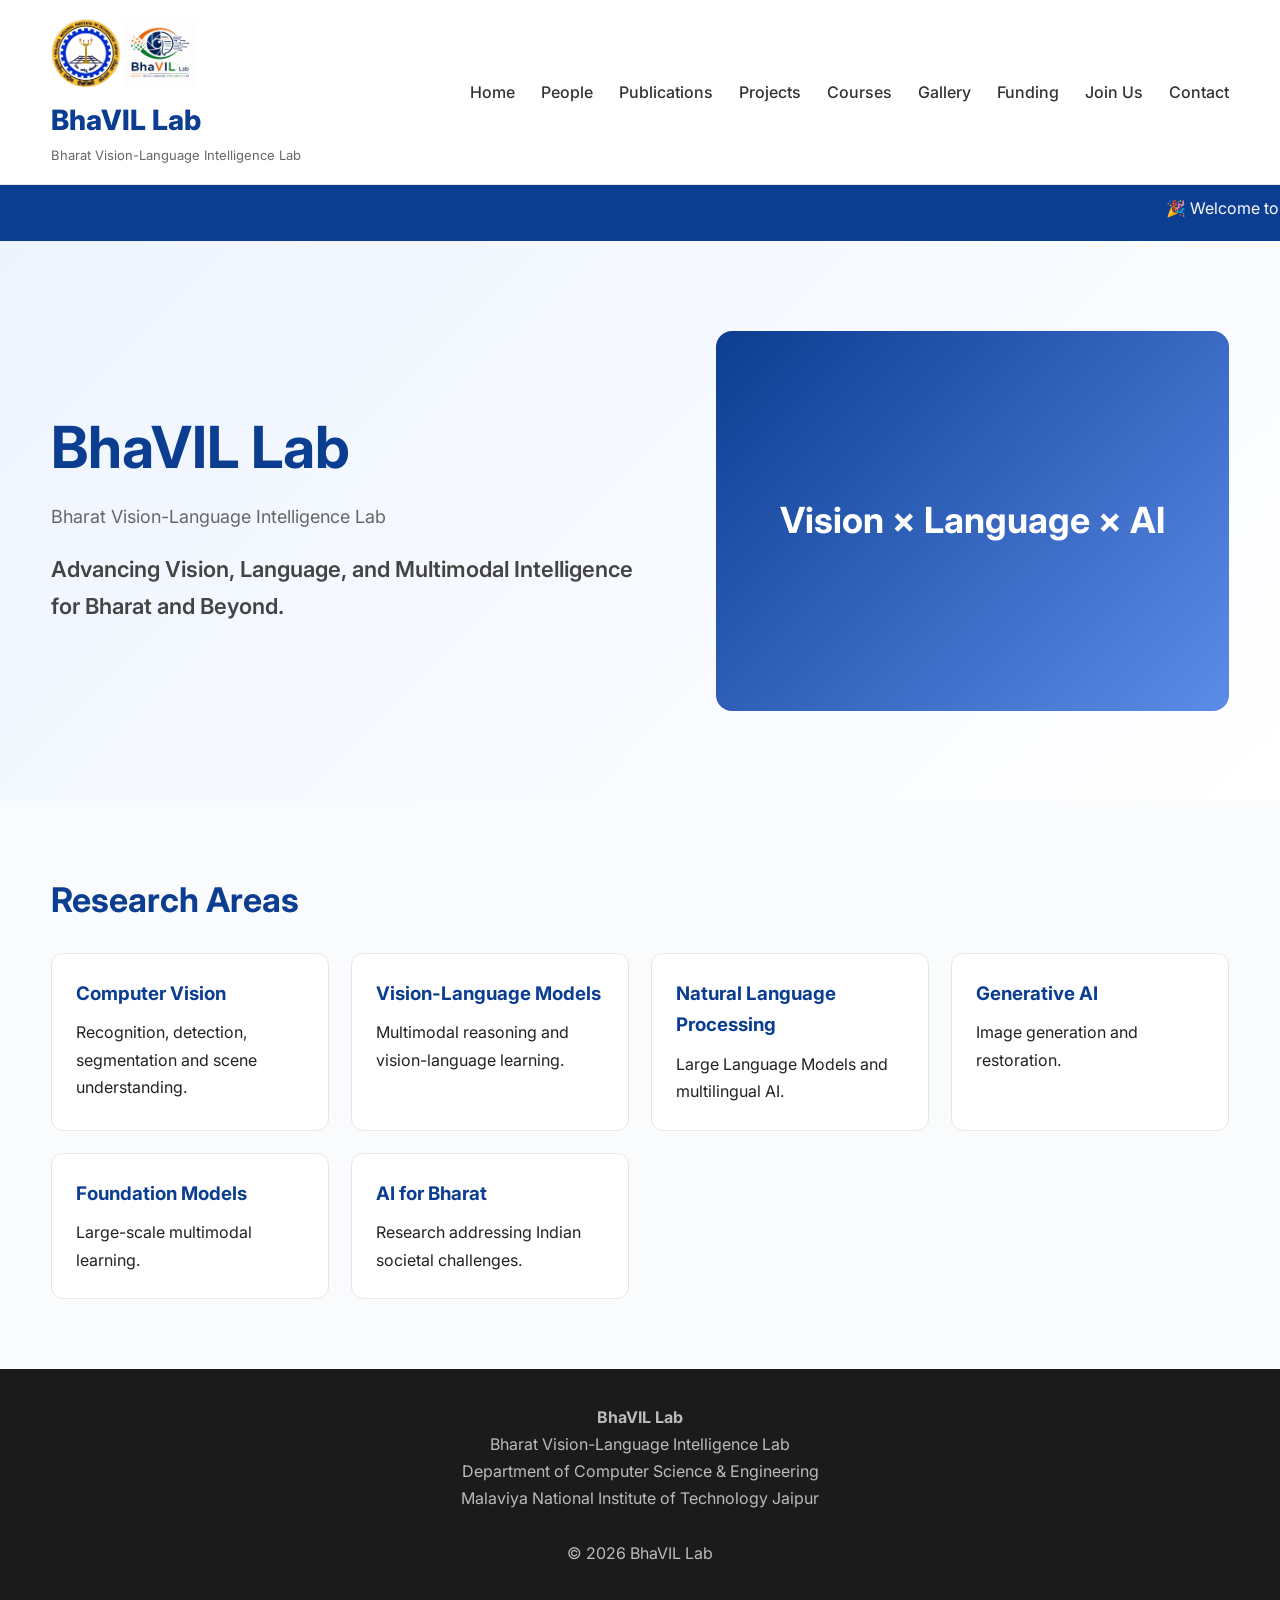
==== new_index.html @ e7823b6d "bhavil" ====
<!DOCTYPE html>
<html lang="en">
<head>
<meta charset="UTF-8">
<meta name="viewport" content="width=device-width, initial-scale=1.0">
<title>BhaVIL Lab | Bharat Vision-Language Intelligence Lab</title>
<link href="https://fonts.googleapis.com/css2?family=Inter:wght@300;400;500;700;800&display=swap" rel="stylesheet">
<style>
*{margin:0;padding:0;box-sizing:border-box}
body{font-family:Inter,sans-serif;color:#222;background:#fafbfc;line-height:1.7}
header{position:sticky;top:0;background:#fff;border-bottom:1px solid #e8e8e8;z-index:100}
.container{width:min(1180px,92%);margin:auto}
nav{display:flex;justify-content:space-between;align-items:center;padding:18px 0}
.logo{font-size:28px;font-weight:800;color:#0B3D91}
.sub{font-size:13px;color:#666}
.menu a{margin-left:22px;color:#333;text-decoration:none;font-weight:500}
.menu a:hover{color:#0B3D91}
.news{background:#0B3D91;color:#fff;padding:10px 0}
.hero{padding:90px 0;background:linear-gradient(135deg,#eef4ff,#ffffff)}
.grid{display:grid;grid-template-columns:1.2fr 1fr;gap:50px;align-items:center}
h1{font-size:58px;color:#0B3D91}
.tag{font-size:22px;color:#444;margin:18px 0;font-weight:600}
.desc{color:#555;margin-bottom:30px}
.btn{display:inline-block;padding:14px 28px;border-radius:6px;text-decoration:none;font-weight:600;margin-right:12px}
.primary{background:#0B3D91;color:#fff}
.secondary{border:2px solid #0B3D91;color:#0B3D91}
.heroimg{height:380px;border-radius:16px;background:linear-gradient(135deg,#0B3D91,#5d8ce8);display:flex;align-items:center;justify-content:center;color:#fff;font-size:36px;font-weight:700}
section{padding:70px 0}
h2{color:#0B3D91;font-size:34px;margin-bottom:24px}
.cards{display:grid;grid-template-columns:repeat(auto-fit,minmax(240px,1fr));gap:22px}
.card{background:#fff;padding:24px;border-radius:12px;border:1px solid #e7e7e7;transition:.25s}
.card:hover{transform:translateY(-5px);box-shadow:0 8px 24px rgba(0,0,0,.08)}
.card h3{color:#0B3D91;margin-bottom:10px}
.pub{padding:18px;border-left:4px solid #0B3D91;background:#fff;margin-bottom:16px}
.stats{background:#f0f4fb}
.statgrid{display:grid;grid-template-columns:repeat(4,1fr);text-align:center}
.num{font-size:42px;color:#0B3D91;font-weight:800}
.join{background:#0B3D91;color:#fff;text-align:center}
.join h2{color:#fff}
footer{background:#1b1b1b;color:#bbb;text-align:center;padding:35px}
@media(max-width:900px){
.grid{grid-template-columns:1fr}
.menu{display:none}
.statgrid{grid-template-columns:repeat(2,1fr);gap:25px}
h1{font-size:42px}
}
</style>
</head>
<body>
<header>
<div class="container">
<nav>

    <div class="brand">

        <img src="images/mnit_logo.png"
             alt="MNIT Logo"
             style="width:70px;object-fit:contain;">

        <img src="images/bhavil_logo.png"
             alt="BhaVIL Logo"
             style="width:70px;object-fit:contain;">

        <div class="brand-text">
            <div class="logo">BhaVIL Lab</div>
            <div class="sub">Bharat Vision-Language Intelligence Lab</div>
        </div>

    </div>

<div class="menu">
<a href="#">Home</a>
<a href="#">People</a>
<a href="publications.html">Publications</a>
<a href="#">Projects</a>
<a href="#">Courses</a>
<a href="#">Gallery</a>
<a href="#">Funding</a>
<a href="#">Join Us</a>
<a href="#">Contact</a>
</div>
</nav>
</div>
</header>

<div class="news">
<marquee>🎉 Welcome to BhaVIL Lab • ECCV 2026 Paper Accepted • Funded by the ANRF Prime Minister Early Career Research Grant (PM-ECRG)• WACV 2026 Paper Accepted </marquee>
</div>

<section class="hero">
<div class="container grid">
<div>
<h1>BhaVIL Lab</h1>
<div style="font-size:18px;color:#666;margin-top:6px;">Bharat Vision-Language Intelligence Lab</div>
<p class="tag">Advancing Vision, Language, and Multimodal Intelligence for Bharat and Beyond.</p>
</div>
<div class="heroimg">
Vision × Language × AI
</div>
</div>
</section>


<section>
<div class="container">
<h2>Research Areas</h2>
<div class="cards">
<div class="card"><h3>Computer Vision</h3><p>Recognition, detection, segmentation and scene understanding.</p></div>
<div class="card"><h3>Vision-Language Models</h3><p>Multimodal reasoning and vision-language learning.</p></div>
<div class="card"><h3>Natural Language Processing</h3><p>Large Language Models and multilingual AI.</p></div>
<div class="card"><h3>Generative AI</h3><p>Image generation and restoration.</p></div>
<div class="card"><h3>Foundation Models</h3><p>Large-scale multimodal learning.</p></div>
<div class="card"><h3>AI for Bharat</h3><p>Research addressing Indian societal challenges.</p></div>
</div>
</div>
</section>



<footer>
<b>BhaVIL Lab</b><br>
Bharat Vision-Language Intelligence Lab<br>
Department of Computer Science & Engineering<br>
Malaviya National Institute of Technology Jaipur<br><br>
© 2026 BhaVIL Lab
</footer>
</body>
</html>
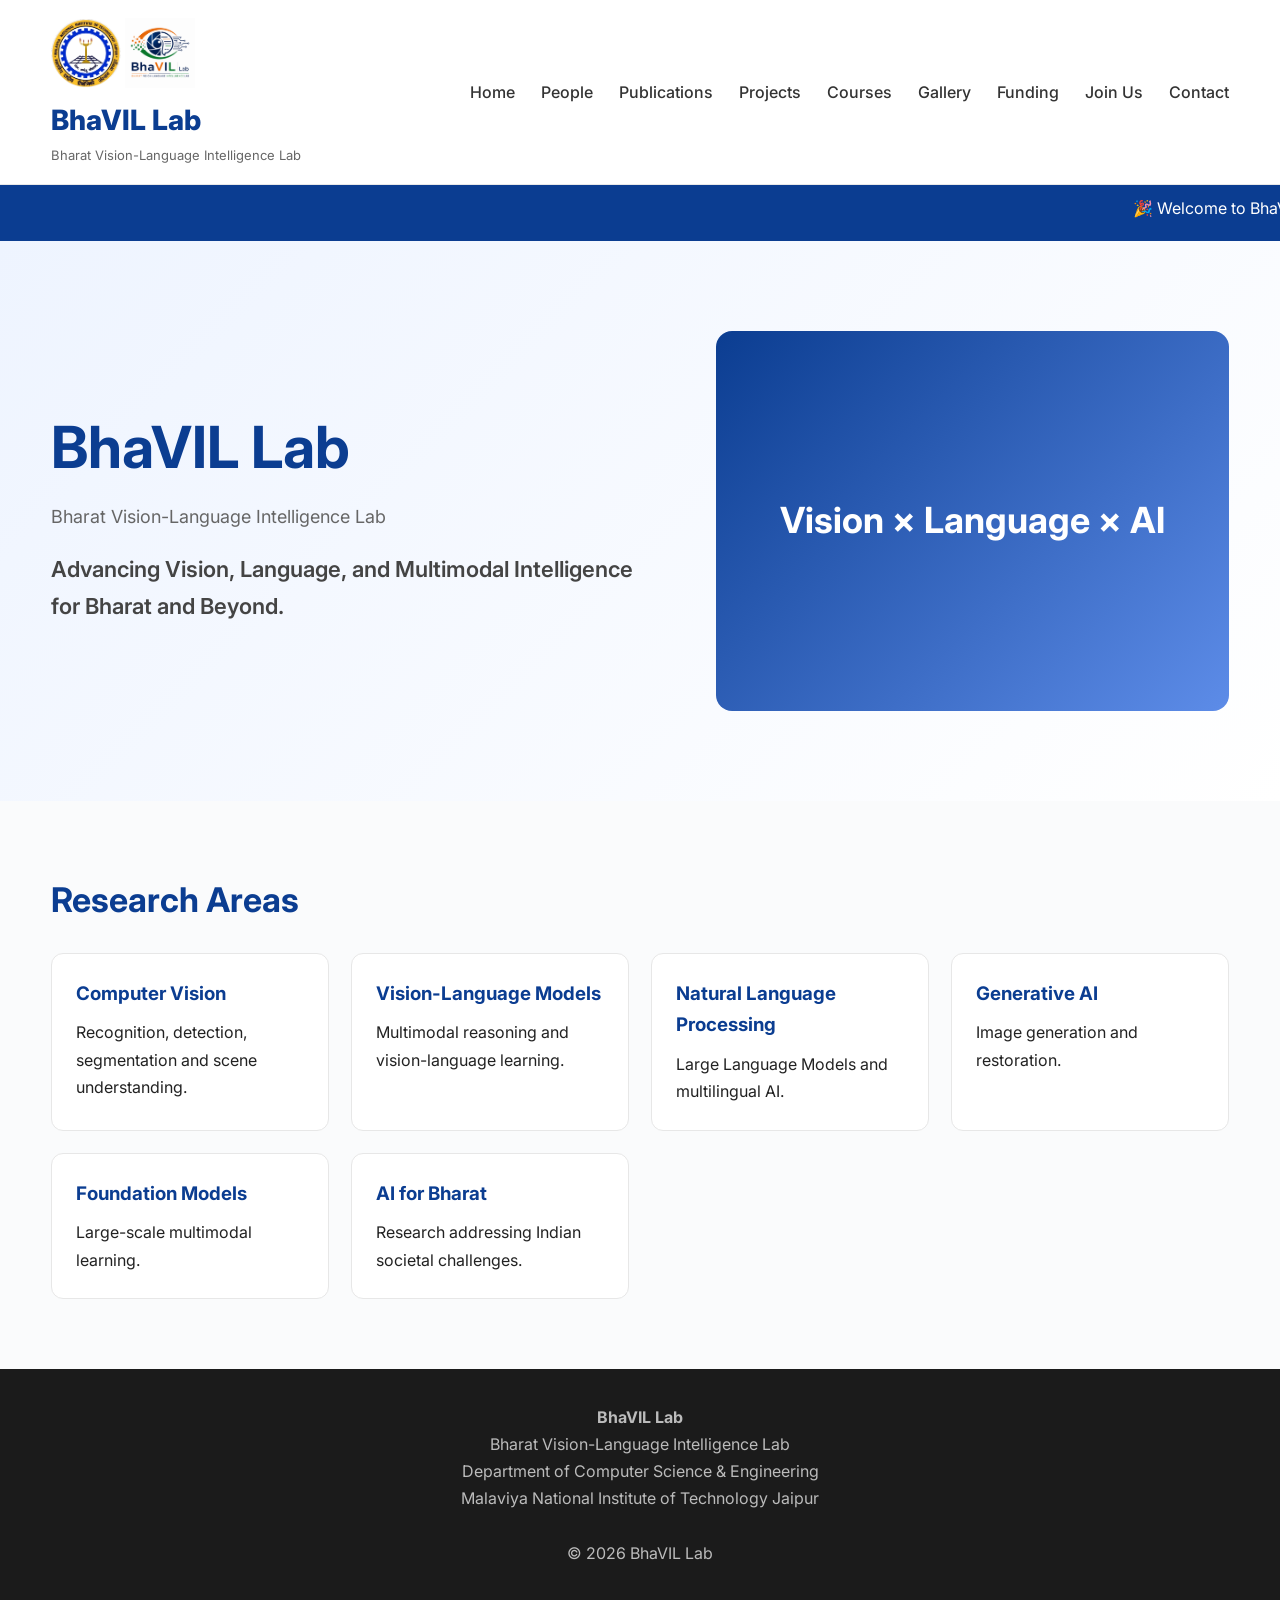
==== commit 3308da04: "Update new_index.html" ====
--- a/new_index.html
+++ b/new_index.html
@@ -69,7 +69,7 @@
     </div>
 
 <div class="menu">
-<a href="#">Home</a>
+<a href="new_index.html">Home</a>
 <a href="#">People</a>
 <a href="publications.html">Publications</a>
 <a href="#">Projects</a>
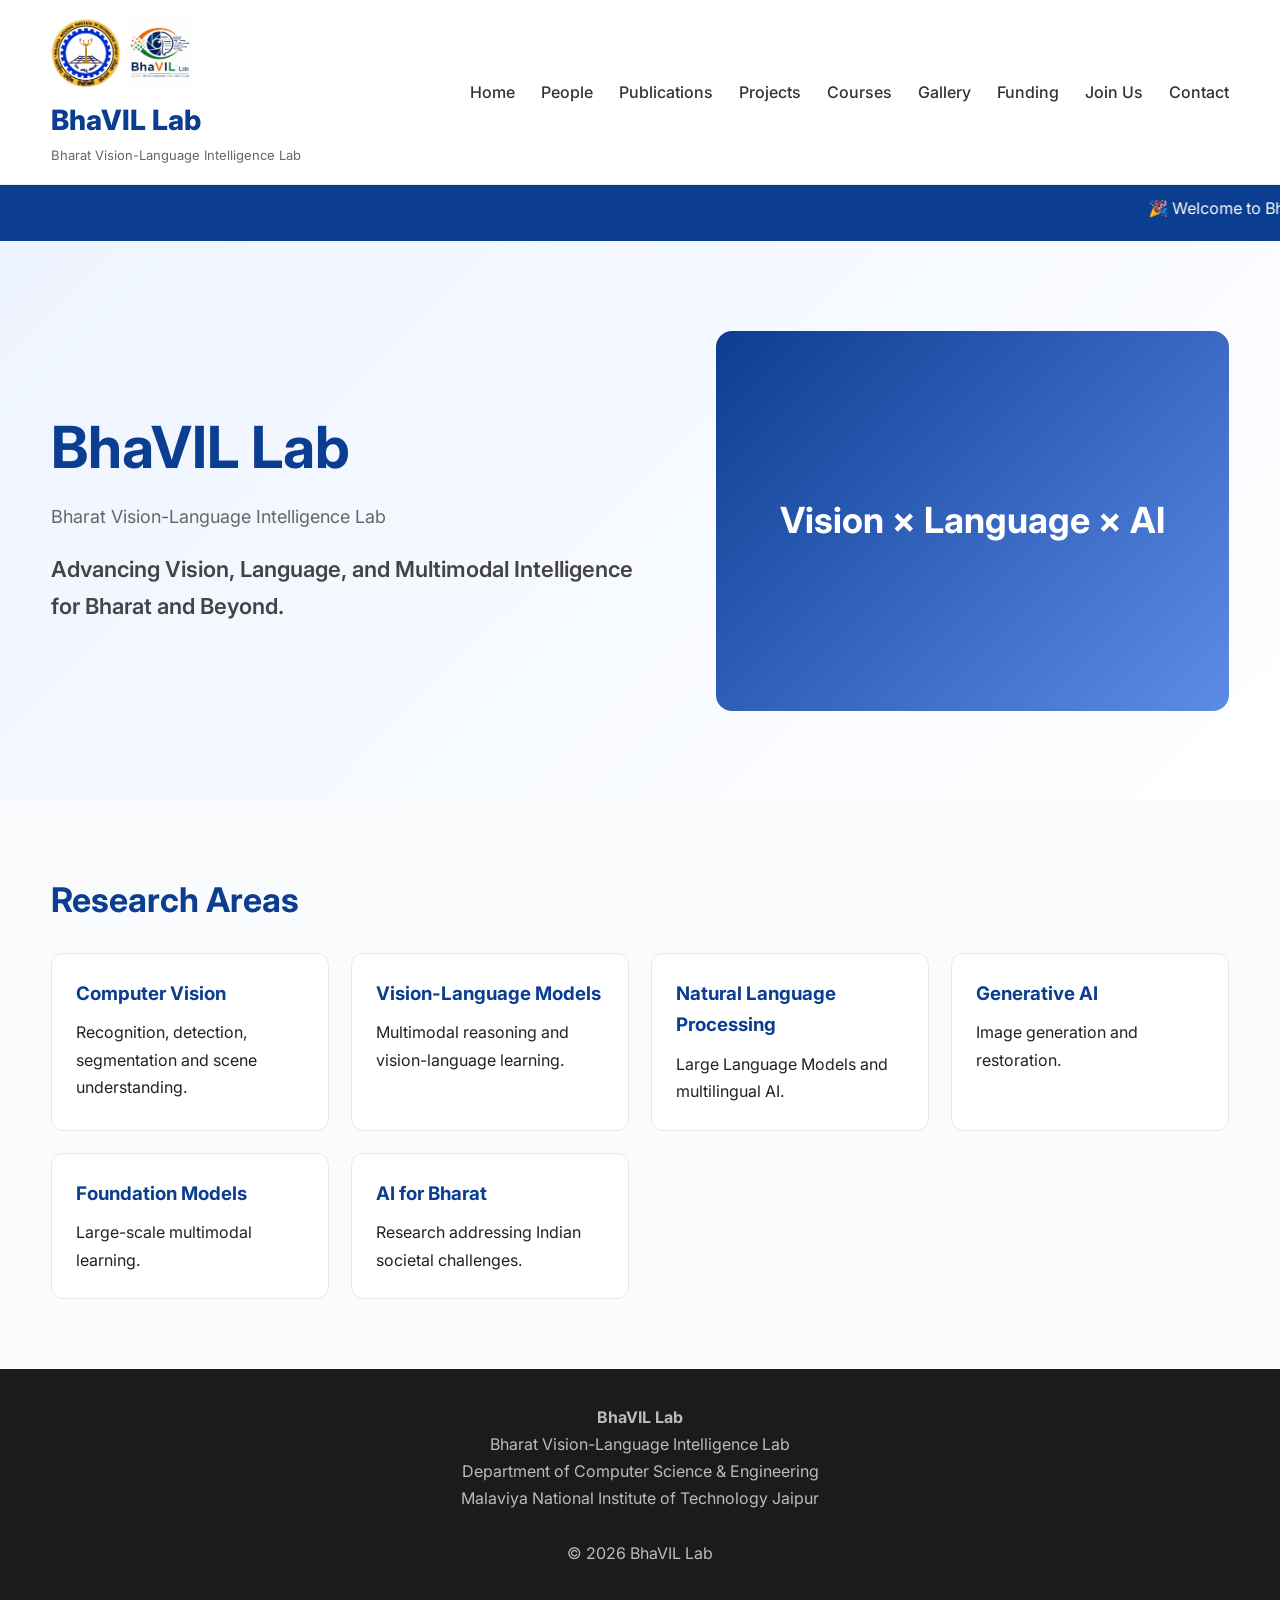
==== commit 91e01a4f: "ok" ====
--- a/new_index.html
+++ b/new_index.html
@@ -70,7 +70,7 @@
 
 <div class="menu">
 <a href="new_index.html">Home</a>
-<a href="#">People</a>
+<a href="people.html">People</a>
 <a href="publications.html">Publications</a>
 <a href="#">Projects</a>
 <a href="#">Courses</a>
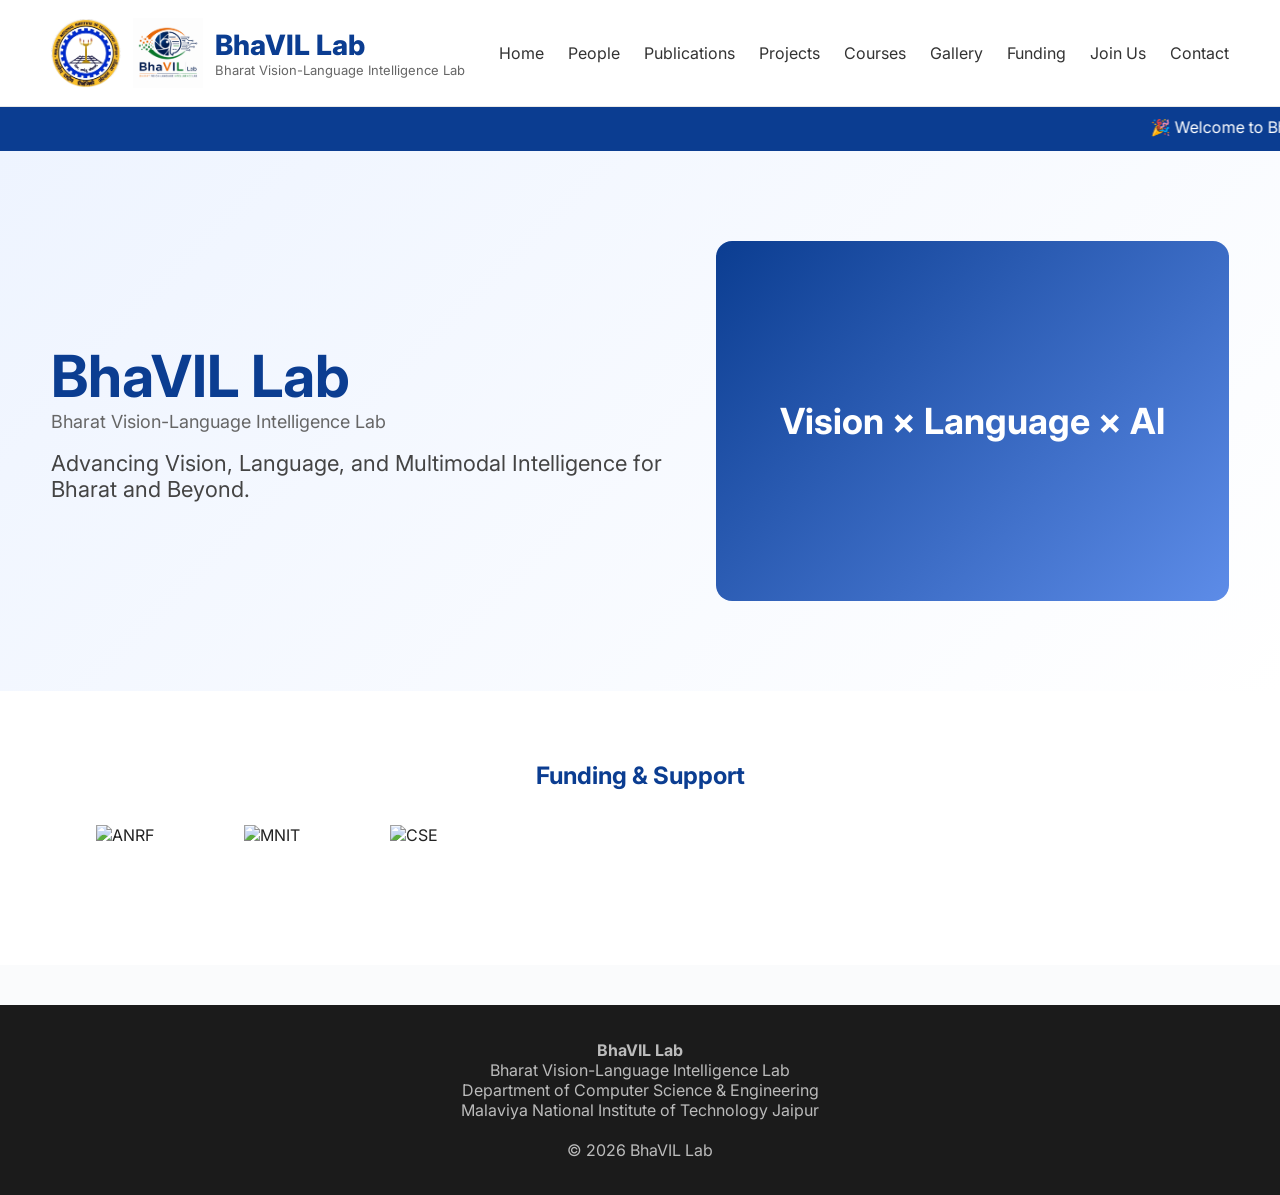
==== commit a59f9f25: "ok" ====
--- a/new_index.html
+++ b/new_index.html
@@ -7,67 +7,40 @@
 <link href="https://fonts.googleapis.com/css2?family=Inter:wght@300;400;500;700;800&display=swap" rel="stylesheet">
 <style>
 *{margin:0;padding:0;box-sizing:border-box}
-body{font-family:Inter,sans-serif;color:#222;background:#fafbfc;line-height:1.7}
-header{position:sticky;top:0;background:#fff;border-bottom:1px solid #e8e8e8;z-index:100}
+body{font-family:Inter,sans-serif;background:#fafbfc;color:#222}
+header{position:sticky;top:0;background:#fff;border-bottom:1px solid #e8e8e8}
 .container{width:min(1180px,92%);margin:auto}
 nav{display:flex;justify-content:space-between;align-items:center;padding:18px 0}
+.brand{display:flex;align-items:center;gap:12px}
 .logo{font-size:28px;font-weight:800;color:#0B3D91}
 .sub{font-size:13px;color:#666}
-.menu a{margin-left:22px;color:#333;text-decoration:none;font-weight:500}
+.menu a{margin-left:20px;text-decoration:none;color:#333}
 .menu a:hover{color:#0B3D91}
 .news{background:#0B3D91;color:#fff;padding:10px 0}
-.hero{padding:90px 0;background:linear-gradient(135deg,#eef4ff,#ffffff)}
+.hero{padding:90px 0;background:linear-gradient(135deg,#eef4ff,#fff)}
 .grid{display:grid;grid-template-columns:1.2fr 1fr;gap:50px;align-items:center}
 h1{font-size:58px;color:#0B3D91}
-.tag{font-size:22px;color:#444;margin:18px 0;font-weight:600}
-.desc{color:#555;margin-bottom:30px}
-.btn{display:inline-block;padding:14px 28px;border-radius:6px;text-decoration:none;font-weight:600;margin-right:12px}
-.primary{background:#0B3D91;color:#fff}
-.secondary{border:2px solid #0B3D91;color:#0B3D91}
-.heroimg{height:380px;border-radius:16px;background:linear-gradient(135deg,#0B3D91,#5d8ce8);display:flex;align-items:center;justify-content:center;color:#fff;font-size:36px;font-weight:700}
-section{padding:70px 0}
-h2{color:#0B3D91;font-size:34px;margin-bottom:24px}
-.cards{display:grid;grid-template-columns:repeat(auto-fit,minmax(240px,1fr));gap:22px}
-.card{background:#fff;padding:24px;border-radius:12px;border:1px solid #e7e7e7;transition:.25s}
-.card:hover{transform:translateY(-5px);box-shadow:0 8px 24px rgba(0,0,0,.08)}
-.card h3{color:#0B3D91;margin-bottom:10px}
-.pub{padding:18px;border-left:4px solid #0B3D91;background:#fff;margin-bottom:16px}
-.stats{background:#f0f4fb}
-.statgrid{display:grid;grid-template-columns:repeat(4,1fr);text-align:center}
-.num{font-size:42px;color:#0B3D91;font-weight:800}
-.join{background:#0B3D91;color:#fff;text-align:center}
-.join h2{color:#fff}
-footer{background:#1b1b1b;color:#bbb;text-align:center;padding:35px}
-@media(max-width:900px){
-.grid{grid-template-columns:1fr}
-.menu{display:none}
-.statgrid{grid-template-columns:repeat(2,1fr);gap:25px}
-h1{font-size:42px}
-}
+.tag{font-size:22px;margin-top:18px;color:#444}
+.heroimg{height:360px;border-radius:16px;background:linear-gradient(135deg,#0B3D91,#5d8ce8);display:flex;align-items:center;justify-content:center;color:#fff;font-size:36px;font-weight:700}
+.support{padding:70px 0;background:#fff}
+.support h2{text-align:center;color:#0B3D91;margin-bottom:35px}
+.logo-track{overflow:hidden;white-space:nowrap}
+.logo-slider{display:inline-flex;align-items:center;animation:scroll 22s linear infinite}
+.logo-slider img{height:70px;margin:0 45px;object-fit:contain;filter:grayscale(5%)}
+@keyframes scroll{0%{transform:translateX(0)}100%{transform:translateX(-50%)}}
+footer{background:#1b1b1b;color:#bbb;text-align:center;padding:35px;margin-top:40px}
+@media(max-width:900px){.grid{grid-template-columns:1fr}.menu{display:none}h1{font-size:42px}.logo-slider img{height:55px;margin:0 25px}}
 </style>
 </head>
 <body>
 <header>
 <div class="container">
 <nav>
-
-    <div class="brand">
-
-        <img src="images/mnit_logo.png"
-             alt="MNIT Logo"
-             style="width:70px;object-fit:contain;">
-
-        <img src="images/bhavil_logo.png"
-             alt="BhaVIL Logo"
-             style="width:70px;object-fit:contain;">
-
-        <div class="brand-text">
-            <div class="logo">BhaVIL Lab</div>
-            <div class="sub">Bharat Vision-Language Intelligence Lab</div>
-        </div>
-
-    </div>
-
+<div class="brand">
+<img src="images/mnit_logo.png" width="70">
+<img src="images/bhavil_logo.png" width="70">
+<div><div class="logo">BhaVIL Lab</div><div class="sub">Bharat Vision-Language Intelligence Lab</div></div>
+</div>
 <div class="menu">
 <a href="new_index.html">Home</a>
 <a href="people.html">People</a>
@@ -84,45 +57,39 @@
 </header>
 
 <div class="news">
-<marquee>🎉 Welcome to BhaVIL Lab • ECCV 2026 Paper Accepted • Funded by the ANRF Prime Minister Early Career Research Grant (PM-ECRG)• WACV 2026 Paper Accepted </marquee>
+<marquee>🎉 Welcome to BhaVIL Lab • ECCV 2026 Paper Accepted • Funded by the ANRF Prime Minister Early Career Research Grant (PM-ECRG) • WACV 2026 Paper Accepted</marquee>
 </div>
 
 <section class="hero">
 <div class="container grid">
 <div>
 <h1>BhaVIL Lab</h1>
-<div style="font-size:18px;color:#666;margin-top:6px;">Bharat Vision-Language Intelligence Lab</div>
+<div class="sub" style="font-size:18px">Bharat Vision-Language Intelligence Lab</div>
 <p class="tag">Advancing Vision, Language, and Multimodal Intelligence for Bharat and Beyond.</p>
 </div>
-<div class="heroimg">
-Vision × Language × AI
+<div class="heroimg">Vision × Language × AI</div>
+</div>
+</section>
+
+<section class="support">
+<div class="container">
+<h2>Funding &amp; Support</h2>
+<div class="logo-track">
+<div class="logo-slider">
+<img src="images/funding/anrf.png" alt="ANRF">
+<img src="images/funding/mnit.png" alt="MNIT">
+<img src="images/funding/cse.png" alt="CSE">
+</div>
 </div>
 </div>
 </section>
 
-
-<section>
-<div class="container">
-<h2>Research Areas</h2>
-<div class="cards">
-<div class="card"><h3>Computer Vision</h3><p>Recognition, detection, segmentation and scene understanding.</p></div>
-<div class="card"><h3>Vision-Language Models</h3><p>Multimodal reasoning and vision-language learning.</p></div>
-<div class="card"><h3>Natural Language Processing</h3><p>Large Language Models and multilingual AI.</p></div>
-<div class="card"><h3>Generative AI</h3><p>Image generation and restoration.</p></div>
-<div class="card"><h3>Foundation Models</h3><p>Large-scale multimodal learning.</p></div>
-<div class="card"><h3>AI for Bharat</h3><p>Research addressing Indian societal challenges.</p></div>
-</div>
-</div>
-</section>
-
-
-
 <footer>
 <b>BhaVIL Lab</b><br>
 Bharat Vision-Language Intelligence Lab<br>
-Department of Computer Science & Engineering<br>
+Department of Computer Science &amp; Engineering<br>
 Malaviya National Institute of Technology Jaipur<br><br>
 © 2026 BhaVIL Lab
 </footer>
 </body>
-</html>
+</html>
